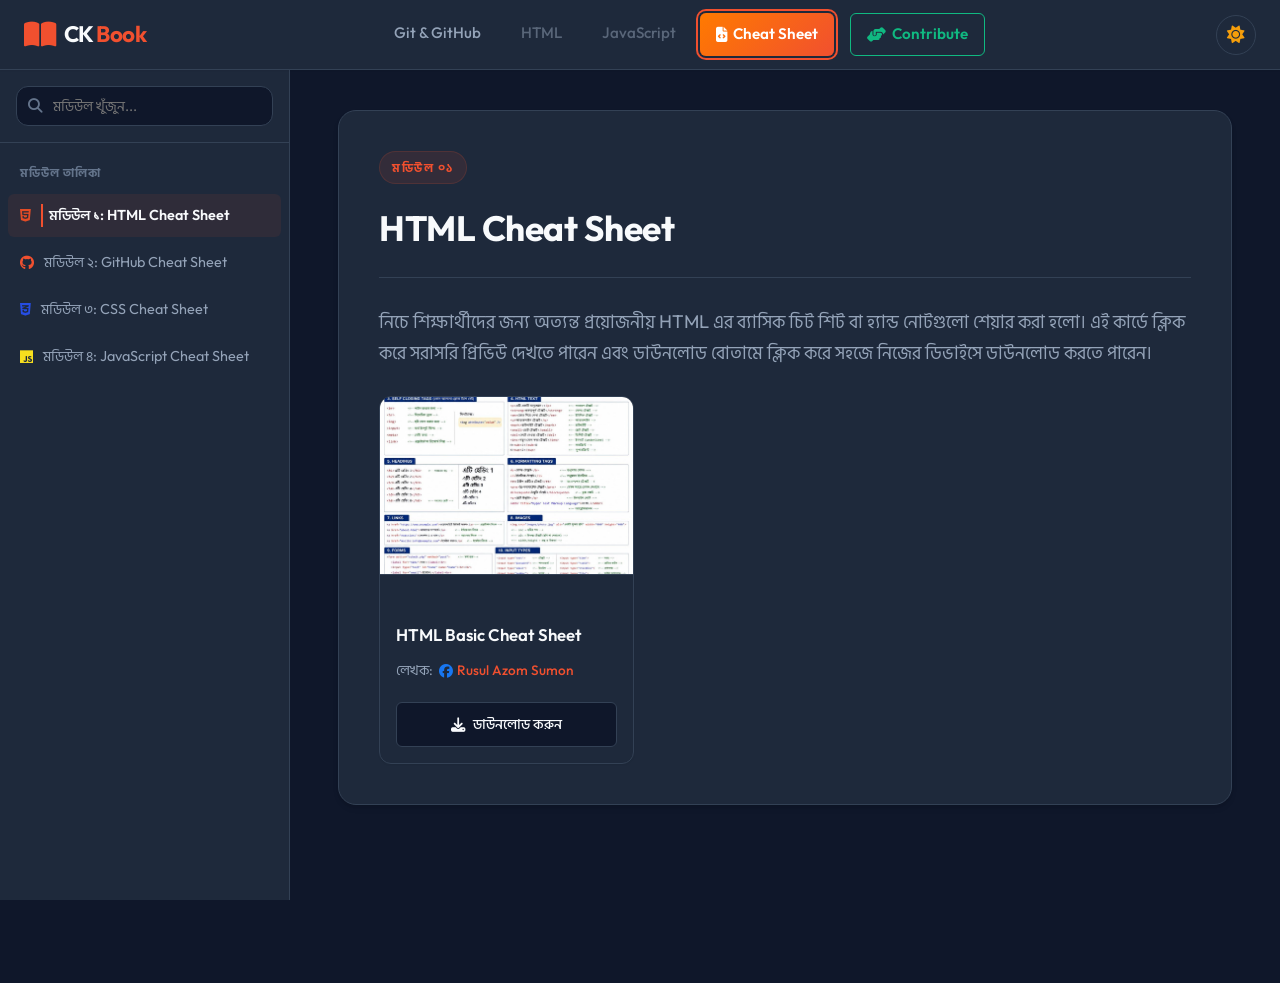
==== cheatsheet.html @ f1043ab4 "cheatsheet feture added" ====
<!DOCTYPE html>
<html lang="bn">
<head>
    <meta charset="UTF-8">
    <meta name="viewport" content="width=device-width, initial-scale=1.0">
    <title>Cheat Sheets - শিখুন সহজে | CK Book</title>
    <!-- Google Fonts -->
    <link rel="preconnect" href="https://fonts.googleapis.com">
    <link rel="preconnect" href="https://fonts.gstatic.com" crossorigin>
    <link href="https://fonts.googleapis.com/css2?family=Fira+Code:wght@400;500&family=Hind+Siliguri:wght@400;500;600;700&family=Outfit:wght@300;400;500;600;700&display=swap" rel="stylesheet">
    <!-- FontAwesome icons -->
    <link rel="stylesheet" href="https://cdnjs.cloudflare.com/ajax/libs/font-awesome/6.4.0/css/all.min.css">
    <!-- Custom CSS -->
    <link rel="stylesheet" href="style.css">
</head>
<body class="dark-mode">

    <!-- Header Section -->
    <header class="main-header">
        <div class="header-left">
            <button class="menu-toggle" id="menuToggleBtn" aria-label="Toggle Sidebar">
                <i class="fa-solid fa-bars"></i>
            </button>
            <div class="logo">
                <i class="fa-solid fa-book-open logo-icon"></i>
                <span class="logo-text">CK <span>Book</span></span>
            </div>
        </div>

        <nav class="header-nav">
            <a href="index.html#vcs" class="nav-link">Git & GitHub</a>
            <a href="#" class="nav-link disabled" onclick="alert('HTML & CSS modules are coming soon!')">HTML</a>
            <a href="#" class="nav-link disabled" onclick="alert('JavaScript modules are coming soon!')">JavaScript</a>
            <a href="cheatsheet.html" class="nav-link nav-btn-cheatsheet active">
                <i class="fa-solid fa-file-code"></i> Cheat Sheet
            </a>
            <a href="contribute.html" class="nav-link nav-btn-contribute">
                <i class="fa-solid fa-handshake-angle"></i> Contribute
            </a>
        </nav>

        <div class="header-right">
            <div class="theme-switch-wrapper">
                <button id="themeToggleBtn" class="theme-toggle-btn" title="Toggle Light/Dark Mode">
                    <i class="fa-solid fa-sun"></i>
                </button>
            </div>
        </div>
    </header>

    <!-- Main Workspace Layout -->
    <div class="app-container">

        <!-- Sidebar Navigation -->
        <aside class="sidebar" id="sidebar">
            <div class="sidebar-search">
                <div class="search-box">
                    <i class="fa-solid fa-magnifying-glass search-icon"></i>
                    <input type="text" id="topicSearch" placeholder="মডিউল খুঁজুন...">
                </div>
            </div>

            <nav class="sidebar-links" id="sidebarLinks">
                <div class="sidebar-group-title">মডিউল তালিকা</div>
                
                <a href="#html-cheatsheet" class="sidebar-link active" data-id="html-cheatsheet">
                    <i class="fa-brands fa-html5" style="color: #e34c26;"></i>
                    <span class="link-text">মডিউল ১: HTML Cheat Sheet</span>
                </a>
                <a href="#github-cheatsheet" class="sidebar-link" data-id="github-cheatsheet">
                    <i class="fa-brands fa-github" style="color: #f1502f;"></i>
                    <span class="link-text">মডিউল ২: GitHub Cheat Sheet</span>
                </a>
                <a href="#css-cheatsheet" class="sidebar-link" data-id="css-cheatsheet">
                    <i class="fa-brands fa-css3-alt" style="color: #264de4;"></i>
                    <span class="link-text">মডিউল ৩: CSS Cheat Sheet</span>
                </a>
                <a href="#js-cheatsheet" class="sidebar-link" data-id="js-cheatsheet">
                    <i class="fa-brands fa-js" style="color: #f7df1e;"></i>
                    <span class="link-text">মডিউল ৪: JavaScript Cheat Sheet</span>
                </a>
            </nav>
        </aside>

        <!-- Sidebar Overlay for Mobile -->
        <div class="sidebar-overlay" id="sidebarOverlay"></div>

        <!-- Main Content Area -->
        <main class="content-area">
            
            <!-- SECTION 1: HTML Cheat Sheet -->
            <section id="sec-html-cheatsheet" class="content-section active">
                <div class="content-card">
                    <div class="section-badge">মডিউল ০১</div>
                    <h1>HTML Cheat Sheet</h1>
                    <div class="divider"></div>
                    
                    <p class="intro-text">
                        নিচে শিক্ষার্থীদের জন্য অত্যন্ত প্রয়োজনীয় HTML এর ব্যাসিক চিট শিট বা হ্যান্ড নোটগুলো শেয়ার করা হলো। এই কার্ডে ক্লিক করে সরাসরি প্রিভিউ দেখতে পারেন এবং ডাউনলোড বোতামে ক্লিক করে সহজে নিজের ডিভাইসে ডাউনলোড করতে পারেন।
                    </p>

                    <!-- Gallery Grid -->
                    <div class="cheatsheet-gallery">
                        <!-- Card 1 -->
                        <div class="gallery-card">
                            <div class="gallery-image-container" onclick="openLightbox('imgs/cheatsheet/module 1/html basic cheet sheet mo 1.jpg', 'HTML Basic Cheat Sheet')">
                                <img src="imgs/cheatsheet/module 1/html basic cheet sheet mo 1.jpg" alt="HTML Basic Cheat Sheet">
                                <div class="gallery-image-overlay">
                                    <div class="preview-icon-wrapper">
                                        <i class="fa-solid fa-magnifying-glass-plus"></i>
                                    </div>
                                </div>
                            </div>
                            <div class="gallery-info">
                                <h3 class="gallery-title">HTML Basic Cheat Sheet</h3>
                                <div class="gallery-author">
                                    <span>লেখক:</span>
                                    <a href="https://www.facebook.com/profile.php?id=61589397682138" target="_blank" class="author-link">
                                        <i class="fa-brands fa-facebook"></i> Rusul Azom Sumon
                                    </a>
                                </div>
                                <a href="imgs/cheatsheet/module 1/html basic cheet sheet mo 1.jpg" download="html-basic-cheatsheet.jpg" class="gallery-download-btn">
                                    <i class="fa-solid fa-download"></i> ডাউনলোড করুন
                                </a>
                            </div>
                        </div>
                    </div>
                </div>
            </section>

            <!-- SECTION 2: GitHub Cheat Sheet -->
            <section id="sec-github-cheatsheet" class="content-section">
                <div class="content-card">
                    <div class="section-badge">মডিউল ০২</div>
                    <h1>GitHub Cheat Sheet</h1>
                    <div class="divider"></div>

                    <p class="intro-text">
                        নিচে গিট ও গিটহাব শেখার জন্য তৈরি করা চমৎকার হ্যান্ড নোট এবং শর্টকাট চিট শিট শেয়ার করা হলো। নিজের প্রয়োজনে বা রিভিশন দেওয়ার সময় ব্যবহারের জন্য এগুলো ডাউনলোড করে রাখুন।
                    </p>

                    <!-- Gallery Grid -->
                    <div class="cheatsheet-gallery">
                        <!-- Card 1 -->
                        <div class="gallery-card">
                            <div class="gallery-image-container" onclick="openLightbox('imgs/cheatsheet/module 2/git & github hand note by PH made by RA Sumon.jpg', 'Git & GitHub Hand Note')">
                                <img src="imgs/cheatsheet/module 2/git & github hand note by PH made by RA Sumon.jpg" alt="Git & GitHub Hand Note">
                                <div class="gallery-image-overlay">
                                    <div class="preview-icon-wrapper">
                                        <i class="fa-solid fa-magnifying-glass-plus"></i>
                                    </div>
                                </div>
                            </div>
                            <div class="gallery-info">
                                <h3 class="gallery-title">Git & GitHub Hand Note</h3>
                                <div class="gallery-author">
                                    <span>লেখক:</span>
                                    <a href="https://www.facebook.com/profile.php?id=61589397682138" target="_blank" class="author-link">
                                        <i class="fa-brands fa-facebook"></i> Rusul Azom Sumon
                                    </a>
                                </div>
                                <a href="imgs/cheatsheet/module 2/git & github hand note by PH made by RA Sumon.jpg" download="git-github-hand-note.jpg" class="gallery-download-btn">
                                    <i class="fa-solid fa-download"></i> ডাউনলোড করুন
                                </a>
                            </div>
                        </div>

                        <!-- Card 2 -->
                        <div class="gallery-card">
                            <div class="gallery-image-container" onclick="openLightbox('imgs/cheatsheet/module 2/git github cheat sheet by Programing hero made by rasumon.jpg', 'Git & GitHub Quick Cheat Sheet')">
                                <img src="imgs/cheatsheet/module 2/git github cheat sheet by Programing hero made by rasumon.jpg" alt="Git & GitHub Quick Cheat Sheet">
                                <div class="gallery-image-overlay">
                                    <div class="preview-icon-wrapper">
                                        <i class="fa-solid fa-magnifying-glass-plus"></i>
                                    </div>
                                </div>
                            </div>
                            <div class="gallery-info">
                                <h3 class="gallery-title">Git & GitHub Quick Cheat Sheet</h3>
                                <div class="gallery-author">
                                    <span>লেখক:</span>
                                    <a href="https://www.facebook.com/profile.php?id=61589397682138" target="_blank" class="author-link">
                                        <i class="fa-brands fa-facebook"></i> Rusul Azom Sumon
                                    </a>
                                </div>
                                <a href="imgs/cheatsheet/module 2/git github cheat sheet by Programing hero made by rasumon.jpg" download="git-github-cheat-sheet.jpg" class="gallery-download-btn">
                                    <i class="fa-solid fa-download"></i> ডাউনলোড করুন
                                </a>
                            </div>
                        </div>
                    </div>
                </div>
            </section>

            <!-- SECTION 3: CSS Cheat Sheet -->
            <section id="sec-css-cheatsheet" class="content-section">
                <div class="content-card" style="text-align: center; padding: 80px 40px; min-height: 400px; display: flex; flex-direction: column; align-items: center; justify-content: center; gap: 20px;">
                    <div class="section-badge">মডিউল ০৩</div>
                    <div class="coming-soon-icon" style="font-size: 4.5rem; color: var(--text-muted);"><i class="fa-solid fa-hourglass-half"></i></div>
                    <h1 style="margin-bottom: 8px;">CSS Cheat Sheet</h1>
                    <p style="font-size: 1.1rem; color: var(--text-secondary); max-width: 500px; margin-bottom: 0;">
                        CSS চিট শিট এবং চমৎকার হ্যান্ড নোট তৈরির কাজ চলমান রয়েছে। খুব শীঘ্রই মডিউলটি শিক্ষার্থীদের জন্য উন্মুক্ত করা হবে!
                    </p>
                </div>
            </section>

            <!-- SECTION 4: JS Cheat Sheet -->
            <section id="sec-js-cheatsheet" class="content-section">
                <div class="content-card" style="text-align: center; padding: 80px 40px; min-height: 400px; display: flex; flex-direction: column; align-items: center; justify-content: center; gap: 20px;">
                    <div class="section-badge">মডিউল ০৪</div>
                    <div class="coming-soon-icon" style="font-size: 4.5rem; color: var(--text-muted);"><i class="fa-solid fa-hourglass-half"></i></div>
                    <h1 style="margin-bottom: 8px;">JavaScript Cheat Sheet</h1>
                    <p style="font-size: 1.1rem; color: var(--text-secondary); max-width: 500px; margin-bottom: 0;">
                        জাভাস্ক্রিপ্ট এর মূল কনসেপ্টের শর্টকাট এবং চমৎকার চিট শিটগুলো রেডি করা হচ্ছে। আমাদের সাথেই থাকুন!
                    </p>
                </div>
            </section>

        </main>
    </div>

    <!-- Lightbox Modal -->
    <div id="lightboxModal" class="lightbox">
        <button class="lightbox-close" id="lightboxCloseBtn" aria-label="Close Lightbox">
            <i class="fa-solid fa-xmark"></i>
        </button>
        <div class="lightbox-container">
            <img class="lightbox-img" id="lightboxImg" src="" alt="Cheat Sheet Preview">
            <div class="lightbox-caption" id="lightboxCaption"></div>
        </div>
    </div>

    <!-- Footer Section -->
    <footer class="main-footer">
        <p>&copy; 2026 CK Book. Made with <i class="fa-solid fa-heart" style="color: #ff4757;"></i> for learners.</p>
    </footer>

    <!-- Custom JavaScript -->
    <script src="cheatsheet.js"></script>
</body>
</html>
---- style.css ----
/* ----------------------------------------------------
   CK Book Main Stylesheet
   Design: Modern Slate Dark & Light Themes
   Target: HTML5, CSS Grid, Flexbox, Custom Transitions
   ---------------------------------------------------- */

/* Reset & Base Rules */
* {
    box-sizing: border-box;
    margin: 0;
    padding: 0;
    transition: background-color 0.3s ease, border-color 0.3s ease;
}

:root {
    /* Color Palette - Dark Theme Defaults */
    --bg-main: #0f172a;
    --bg-surface: #1e293b;
    --bg-code: #0b0f19;
    --border-color: #334155;
    
    --text-primary: #f8fafc;
    --text-secondary: #94a3b8;
    --text-muted: #64748b;
    
    --accent-color: #f1502f; /* Git Brand Orange-Red */
    --accent-hover: #d83e20;
    --primary-blue: #0ea5e9;
    --primary-green: #10b981;
    --primary-yellow: #f59e0b;

    --font-heading: 'Outfit', 'Hind Siliguri', sans-serif;
    --font-body: 'Outfit', 'Hind Siliguri', sans-serif;
    --font-code: 'Fira Code', monospace;
    
    --sidebar-width: 290px;
    --header-height: 70px;
    --shadow-sm: 0 1px 2px 0 rgb(0 0 0 / 0.05);
    --shadow-md: 0 4px 6px -1px rgb(0 0 0 / 0.1), 0 2px 4px -2px rgb(0 0 0 / 0.1);
    --shadow-lg: 0 10px 15px -3px rgb(0 0 0 / 0.1), 0 4px 6px -4px rgb(0 0 0 / 0.1);
    
    --radius-sm: 6px;
    --radius-md: 12px;
    --radius-lg: 18px;
}

/* Light Theme Variables */
body.light-mode {
    --bg-main: #f8fafc;
    --bg-surface: #ffffff;
    --bg-code: #f1f5f9;
    --border-color: #e2e8f0;
    
    --text-primary: #0f172a;
    --text-secondary: #475569;
    --text-muted: #94a3b8;
    
    --accent-color: #e24329;
    --accent-hover: #c6331b;
    --primary-blue: #0284c7;
    --primary-green: #059669;
    --primary-yellow: #d97706;
}

html, body {
    height: 100%;
    font-family: var(--font-body);
    background-color: var(--bg-main);
    color: var(--text-primary);
    line-height: 1.6;
    scroll-behavior: smooth;
    overflow-x: hidden;
}

/* Scrollbar Customization */
::-webkit-scrollbar {
    width: 8px;
    height: 8px;
}
::-webkit-scrollbar-track {
    background: var(--bg-main);
}
::-webkit-scrollbar-thumb {
    background: var(--border-color);
    border-radius: var(--radius-sm);
}
::-webkit-scrollbar-thumb:hover {
    background: var(--text-muted);
}

/* Header Styles */
.main-header {
    position: fixed;
    top: 0;
    left: 0;
    right: 0;
    height: var(--header-height);
    background-color: var(--bg-surface);
    border-bottom: 1px solid var(--border-color);
    display: flex;
    align-items: center;
    justify-content: space-between;
    padding: 0 24px;
    z-index: 100;
    box-shadow: var(--shadow-sm);
}

.header-left {
    display: flex;
    align-items: center;
    gap: 16px;
}

.menu-toggle {
    display: none;
    background: none;
    border: none;
    color: var(--text-primary);
    font-size: 1.25rem;
    cursor: pointer;
    padding: 6px;
    border-radius: var(--radius-sm);
}

.menu-toggle:hover {
    background-color: var(--bg-main);
}

.logo {
    display: flex;
    align-items: center;
    gap: 8px;
    font-weight: 700;
    font-size: 1.4rem;
    font-family: var(--font-heading);
    letter-spacing: -0.5px;
}

.logo-icon {
    color: var(--accent-color);
    font-size: 1.8rem;
    animation: pulseLogo 3s infinite alternate;
}

.logo-text {
    color: var(--text-primary);
}

.logo-text span {
    color: var(--accent-color);
}

.header-nav {
    display: flex;
    gap: 8px;
}

.nav-link {
    text-decoration: none;
    color: var(--text-secondary);
    font-weight: 500;
    padding: 8px 16px;
    border-radius: var(--radius-sm);
    font-size: 0.95rem;
}

.nav-link.active {
    color: var(--accent-color);
    background-color: rgb(241 80 47 / 0.1);
}

.nav-link:hover:not(.active):not(.disabled) {
    color: var(--text-primary);
    background-color: var(--bg-main);
}

.nav-link.disabled {
    opacity: 0.5;
    cursor: not-allowed;
}

.header-right {
    display: flex;
    align-items: center;
    gap: 12px;
}

.theme-toggle-btn {
    background: none;
    border: 1px solid var(--border-color);
    color: var(--primary-yellow);
    font-size: 1.1rem;
    width: 40px;
    height: 40px;
    border-radius: 50%;
    cursor: pointer;
    display: flex;
    align-items: center;
    justify-content: center;
}

.theme-toggle-btn:hover {
    background-color: var(--bg-main);
    transform: scale(1.05);
}

/* Layout container */
.app-container {
    display: flex;
    padding-top: var(--header-height);
    min-height: 100vh;
}

/* Sidebar Styling */
.sidebar {
    width: var(--sidebar-width);
    background-color: var(--bg-surface);
    border-right: 1px solid var(--border-color);
    position: fixed;
    top: var(--header-height);
    bottom: 0;
    left: 0;
    display: flex;
    flex-direction: column;
    z-index: 90;
}

.sidebar-search {
    padding: 16px;
    border-bottom: 1px solid var(--border-color);
}

.search-box {
    position: relative;
    display: flex;
    align-items: center;
}

.search-icon {
    position: absolute;
    left: 12px;
    color: var(--text-muted);
    font-size: 0.9rem;
}

#topicSearch {
    width: 100%;
    padding: 10px 10px 10px 36px;
    background-color: var(--bg-main);
    border: 1px solid var(--border-color);
    border-radius: var(--radius-md);
    color: var(--text-primary);
    font-family: var(--font-body);
    font-size: 0.9rem;
    outline: none;
}

#topicSearch:focus {
    border-color: var(--accent-color);
    box-shadow: 0 0 0 2px rgb(241 80 47 / 0.15);
}

/* Sidebar Progress Tracker */
.progress-section {
    padding: 16px;
    border-bottom: 1px solid var(--border-color);
    background-color: rgb(241 80 47 / 0.02);
}

.progress-info {
    display: flex;
    justify-content: space-between;
    align-items: center;
    margin-bottom: 8px;
    font-size: 0.85rem;
    font-weight: 500;
}

.progress-label {
    color: var(--text-secondary);
}

.progress-percent {
    color: var(--primary-green);
    font-weight: bold;
}

.progress-bar-container {
    height: 8px;
    background-color: var(--bg-main);
    border-radius: 4px;
    overflow: hidden;
}

.progress-bar {
    height: 100%;
    width: 0%;
    background: linear-gradient(90deg, var(--accent-color), var(--primary-green));
    border-radius: 4px;
    transition: width 0.4s cubic-bezier(0.4, 0, 0.2, 1);
}

/* Sidebar Links */
.sidebar-links {
    flex: 1;
    overflow-y: auto;
    padding: 12px 8px;
}

.sidebar-group-title {
    font-size: 0.75rem;
    font-weight: 700;
    text-transform: uppercase;
    color: var(--text-muted);
    letter-spacing: 1px;
    padding: 8px 12px 12px 12px;
}

.sidebar-link {
    display: flex;
    align-items: center;
    text-decoration: none;
    color: var(--text-secondary);
    padding: 10px 12px;
    border-radius: var(--radius-sm);
    font-size: 0.9rem;
    margin-bottom: 4px;
    gap: 10px;
    cursor: pointer;
}

.sidebar-link:hover {
    color: var(--text-primary);
    background-color: var(--bg-main);
}

.sidebar-link.active {
    color: var(--text-primary);
    background-color: rgb(241 80 47 / 0.08);
    font-weight: 600;
}

.sidebar-link.active .link-text {
    border-left: 2px solid var(--accent-color);
    padding-left: 6px;
}

.link-checkbox-wrapper {
    display: flex;
    align-items: center;
    justify-content: center;
    cursor: pointer;
    z-index: 10;
}

.topic-chk {
    appearance: none;
    -webkit-appearance: none;
    width: 16px;
    height: 16px;
    border: 2px solid var(--text-muted);
    border-radius: 3px;
    outline: none;
    cursor: pointer;
    position: relative;
    background-color: transparent;
}

.topic-chk:checked {
    background-color: var(--primary-green);
    border-color: var(--primary-green);
}

.topic-chk:checked::after {
    content: '\f00c';
    font-family: 'Font Awesome 6 Free';
    font-weight: 900;
    font-size: 10px;
    color: #fff;
    position: absolute;
    top: 50%;
    left: 50%;
    transform: translate(-50%, -50%);
}

.sidebar-link.completed-link .link-text {
    text-decoration: line-through;
    opacity: 0.65;
}

/* Sidebar Overlay (Mobile) */
.sidebar-overlay {
    display: none;
    position: fixed;
    top: var(--header-height);
    bottom: 0;
    left: 0;
    right: 0;
    background-color: rgba(0, 0, 0, 0.5);
    z-index: 85;
}

/* Content Area Styling */
.content-area {
    flex: 1;
    margin-left: var(--sidebar-width);
    padding: 40px 48px;
    max-width: 1200px;
    display: flex;
    flex-direction: column;
    gap: 32px;
}

.content-section {
    display: none;
}

.content-section.active {
    display: block;
    animation: fadeIn 0.4s ease;
}

/* Content Card Elements */
.content-card {
    background-color: var(--bg-surface);
    border: 1px solid var(--border-color);
    border-radius: var(--radius-lg);
    padding: 40px;
    box-shadow: var(--shadow-md);
}

.section-badge {
    display: inline-block;
    background-color: rgb(241 80 47 / 0.1);
    color: var(--accent-color);
    font-size: 0.75rem;
    font-weight: 700;
    text-transform: uppercase;
    letter-spacing: 1.5px;
    padding: 6px 12px;
    border-radius: 20px;
    margin-bottom: 16px;
    border: 1px solid rgb(241 80 47 / 0.15);
}

h1 {
    font-family: var(--font-heading);
    font-size: 2.2rem;
    font-weight: 700;
    margin-bottom: 20px;
    letter-spacing: -0.5px;
}

.divider {
    height: 1px;
    background-color: var(--border-color);
    margin-bottom: 28px;
}

.intro-text {
    font-size: 1.15rem;
    color: var(--text-secondary);
    margin-bottom: 28px;
    line-height: 1.7;
}

h3 {
    font-family: var(--font-heading);
    font-size: 1.4rem;
    font-weight: 600;
    margin: 32px 0 16px 0;
    color: var(--text-primary);
}

h4 {
    font-family: var(--font-heading);
    font-size: 1.1rem;
    font-weight: 600;
    margin-bottom: 12px;
}

p {
    font-size: 1rem;
    color: var(--text-secondary);
    margin-bottom: 16px;
}

/* Lists Styling */
.styled-list {
    list-style: none;
    margin-bottom: 24px;
}

.styled-list li {
    display: flex;
    align-items: flex-start;
    gap: 12px;
    margin-bottom: 12px;
    color: var(--text-secondary);
}

.list-icon {
    color: var(--primary-green);
    margin-top: 5px;
    font-size: 0.95rem;
}

.styled-list-ol {
    margin-left: 20px;
    margin-bottom: 24px;
    color: var(--text-secondary);
}

.styled-list-ol li {
    margin-bottom: 12px;
    padding-left: 4px;
}

.styled-list-ol li ul {
    list-style-type: circle;
    margin-left: 20px;
    margin-top: 8px;
}

/* Code block styles */
.code-wrapper {
    background-color: var(--bg-code);
    border: 1px solid var(--border-color);
    border-radius: var(--radius-md);
    margin: 20px 0;
    overflow: hidden;
}

.code-header {
    display: flex;
    justify-content: space-between;
    align-items: center;
    padding: 8px 16px;
    background-color: rgb(0 0 0 / 0.15);
    border-bottom: 1px solid var(--border-color);
    font-family: var(--font-code);
    font-size: 0.75rem;
    color: var(--text-muted);
}

pre {
    padding: 16px;
    overflow-x: auto;
}

code {
    font-family: var(--font-code);
    font-size: 0.9rem;
    color: #e2e8f0;
}

body.light-mode code {
    color: #1e293b;
}

/* Custom styled inline code */
p code, li code {
    background-color: var(--bg-code);
    border: 1px solid var(--border-color);
    border-radius: 4px;
    padding: 2px 6px;
    font-size: 0.85rem;
    color: var(--accent-color);
}

.copy-btn {
    background: none;
    border: 1px solid var(--border-color);
    color: var(--text-secondary);
    padding: 4px 8px;
    border-radius: 4px;
    cursor: pointer;
    font-size: 0.75rem;
    display: flex;
    align-items: center;
    gap: 4px;
}

.copy-btn:hover {
    background-color: var(--bg-main);
    color: var(--text-primary);
}

/* Tables Styling */
.table-responsive {
    overflow-x: auto;
    margin: 24px 0;
    border: 1px solid var(--border-color);
    border-radius: var(--radius-md);
}

.cheat-table, .shortcut-table {
    width: 100%;
    border-collapse: collapse;
    text-align: left;
    font-size: 0.92rem;
}

.cheat-table th, .shortcut-table th {
    background-color: var(--bg-main);
    padding: 12px 16px;
    font-weight: 600;
    color: var(--text-primary);
    border-bottom: 2px solid var(--border-color);
}

.cheat-table td, .shortcut-table td {
    padding: 14px 16px;
    border-bottom: 1px solid var(--border-color);
    color: var(--text-secondary);
}

.cheat-table tr:last-child td, .shortcut-table tr:last-child td {
    border-bottom: none;
}

.cheat-table tr:hover, .shortcut-table tr:hover {
    background-color: rgb(241 80 47 / 0.015);
}

.cmd-code {
    font-family: var(--font-code);
    color: var(--accent-color) !important;
    font-weight: 500;
}

.ex-code {
    font-family: var(--font-code);
    color: var(--primary-blue) !important;
}

kbd {
    background-color: var(--bg-code);
    border: 1px solid var(--border-color);
    border-bottom: 3px solid var(--border-color);
    border-radius: 4px;
    padding: 2px 6px;
    font-family: var(--font-code);
    font-size: 0.8rem;
    color: var(--text-primary);
}

/* Note box configurations */
.note-box {
    border-left: 4px solid var(--border-color);
    padding: 20px;
    border-radius: 0 var(--radius-md) var(--radius-md) 0;
    margin: 28px 0;
    background-color: rgb(0 0 0 / 0.1);
}

body.light-mode .note-box {
    background-color: rgb(0 0 0 / 0.02);
}

.note-box.tip {
    border-left-color: var(--accent-color);
    background-color: rgb(241 80 47 / 0.02);
}

.note-box.info {
    border-left-color: var(--primary-blue);
    background-color: rgb(14 165 233 / 0.02);
}

.note-box.success {
    border-left-color: var(--primary-green);
    background-color: rgb(16 185 129 / 0.02);
}

.note-box.warning {
    border-left-color: var(--primary-yellow);
    background-color: rgb(245 158 11 / 0.02);
}

.note-box.code-explain {
    border-left-color: var(--text-muted);
    background-color: var(--bg-code);
}

.flow-string {
    font-family: var(--font-code);
    font-size: 0.95rem;
    color: var(--primary-blue);
}

/* Custom Visual Diagrams */
.illustration-container {
    background-color: var(--bg-main);
    border: 1px solid var(--border-color);
    border-radius: var(--radius-md);
    padding: 24px;
    margin: 24px 0;
    display: flex;
    justify-content: center;
    align-items: center;
}

.flow-diagram {
    display: flex;
    align-items: center;
    justify-content: center;
    gap: 12px;
    flex-wrap: wrap;
}

.flow-node {
    background-color: var(--bg-surface);
    border: 1px solid var(--border-color);
    padding: 12px 16px;
    border-radius: var(--radius-sm);
    display: flex;
    flex-direction: column;
    align-items: center;
    min-width: 100px;
}

.flow-node.active {
    border-color: var(--accent-color);
    box-shadow: 0 0 10px rgb(241 80 47 / 0.2);
}

.node-label {
    font-weight: 700;
    font-size: 1.1rem;
    color: var(--text-primary);
}

.flow-node.active .node-label {
    color: var(--accent-color);
}

.node-sub {
    font-size: 0.72rem;
    color: var(--text-muted);
    margin-top: 4px;
}

.node-history {
    font-size: 0.7rem;
    color: var(--primary-blue);
    margin-top: 6px;
    font-weight: 500;
}

.flow-arrow {
    color: var(--text-muted);
    font-size: 0.9rem;
}

/* VS Side by Side Grid */
.vs-container {
    display: grid;
    grid-template-columns: 1fr auto 1fr;
    gap: 20px;
    align-items: center;
    margin: 28px 0;
}

.vs-card {
    background-color: var(--bg-main);
    border: 1px solid var(--border-color);
    border-radius: var(--radius-md);
    padding: 24px;
    height: 100%;
}

.vs-header {
    display: flex;
    align-items: center;
    gap: 12px;
    margin-bottom: 16px;
    padding-bottom: 12px;
    border-bottom: 1px solid var(--border-color);
}

.vs-header i {
    font-size: 1.8rem;
}

.vs-header h2 {
    font-family: var(--font-heading);
    font-size: 1.25rem;
    font-weight: 700;
}

.git-card .vs-header i {
    color: var(--accent-color);
}

.github-card .vs-header i {
    color: var(--text-primary);
}

.vs-body ul {
    list-style-type: disc;
    margin-left: 20px;
    color: var(--text-secondary);
}

.vs-body li {
    margin-bottom: 10px;
    font-size: 0.95rem;
}

.vs-divider {
    background-color: var(--accent-color);
    color: #fff;
    width: 38px;
    height: 38px;
    border-radius: 50%;
    display: flex;
    align-items: center;
    justify-content: center;
    font-weight: bold;
    font-size: 0.85rem;
    box-shadow: 0 4px 10px rgb(241 80 47 / 0.3);
}

/* Stage Visual block */
.stages-visual {
    display: flex;
    justify-content: space-between;
    align-items: center;
    margin: 32px 0;
    flex-wrap: wrap;
    gap: 16px;
}

.stage-box {
    flex: 1;
    background-color: var(--bg-main);
    border: 1px solid var(--border-color);
    border-radius: var(--radius-md);
    padding: 20px;
    text-align: center;
    min-width: 180px;
    display: flex;
    flex-direction: column;
    align-items: center;
}

.stage-num {
    background-color: var(--border-color);
    color: var(--text-secondary);
    width: 28px;
    height: 28px;
    border-radius: 50%;
    display: flex;
    align-items: center;
    justify-content: center;
    font-weight: bold;
    font-size: 0.85rem;
    margin-bottom: 12px;
}

.stage-box h4 {
    margin-bottom: 6px;
}

.stage-box.working {
    border-top: 3px solid var(--primary-yellow);
}

.stage-box.working .stage-num {
    background-color: var(--primary-yellow);
    color: #fff;
}

.stage-box.staging {
    border-top: 3px solid var(--primary-blue);
}

.stage-box.staging .stage-num {
    background-color: var(--primary-blue);
    color: #fff;
}

.stage-box.repo {
    border-top: 3px solid var(--primary-green);
}

.stage-box.repo .stage-num {
    background-color: var(--primary-green);
    color: #fff;
}

.stage-box p {
    font-size: 0.8rem;
    margin-bottom: 0;
    color: var(--text-muted);
}

.stage-arrow {
    display: flex;
    flex-direction: column;
    align-items: center;
    color: var(--text-muted);
    font-size: 0.72rem;
}

.stage-arrow i {
    font-size: 1rem;
    margin-top: 4px;
}

.steps-container {
    background-color: var(--bg-main);
    border: 1px solid var(--border-color);
    border-radius: var(--radius-md);
    padding: 20px;
    margin-bottom: 24px;
}

.step-item {
    display: flex;
    gap: 16px;
    align-items: flex-start;
    margin-bottom: 16px;
}

.step-item:last-child {
    margin-bottom: 0;
}

.step-num-icon {
    background-color: var(--accent-color);
    color: #fff;
    font-weight: bold;
    border-radius: 50%;
    width: 24px;
    height: 24px;
    display: flex;
    align-items: center;
    justify-content: center;
    flex-shrink: 0;
    font-size: 0.8rem;
}

/* Step setups card */
.setup-steps {
    display: flex;
    flex-direction: column;
    gap: 20px;
}

.setup-step {
    display: flex;
    gap: 20px;
    align-items: flex-start;
}

.badge-num {
    background-color: var(--bg-main);
    border: 2px solid var(--border-color);
    color: var(--text-secondary);
    font-weight: 700;
    width: 36px;
    height: 36px;
    border-radius: 50%;
    display: flex;
    align-items: center;
    justify-content: center;
    flex-shrink: 0;
    font-size: 0.95rem;
}

.setup-desc {
    flex: 1;
    padding-top: 4px;
}

.setup-desc p {
    margin-top: 4px;
    margin-bottom: 8px;
}

.shortcut-steps {
    display: grid;
    grid-template-columns: repeat(auto-fit, minmax(250px, 1fr));
    gap: 20px;
    margin: 24px 0;
}

.card-step {
    background-color: var(--bg-main);
    border: 1px solid var(--border-color);
    border-radius: var(--radius-md);
    padding: 20px;
}

.step-indicator {
    display: inline-block;
    font-size: 0.72rem;
    font-weight: 700;
    color: var(--accent-color);
    background-color: rgb(241 80 47 / 0.08);
    padding: 2px 8px;
    border-radius: 4px;
    margin-bottom: 12px;
}

.card-step h4 {
    margin-bottom: 8px;
}

.card-step p {
    font-size: 0.85rem;
    color: var(--text-muted);
    margin-bottom: 12px;
}

/* Branches diagram */
.branch-diagram {
    display: flex;
    flex-direction: column;
    gap: 32px;
    width: 100%;
    max-width: 450px;
    position: relative;
    padding: 10px 0;
}

.branch-line {
    display: flex;
    align-items: center;
    gap: 16px;
    position: relative;
}

.branch-title {
    width: 110px;
    font-size: 0.75rem;
    font-family: var(--font-code);
    color: var(--text-muted);
    text-align: right;
}

.branch-dots {
    display: flex;
    gap: 28px;
    position: relative;
    flex-grow: 1;
}

.branch-dots::before {
    content: '';
    position: absolute;
    top: 50%;
    left: 0;
    right: 0;
    height: 3px;
    background-color: var(--border-color);
    transform: translateY(-50%);
    z-index: 1;
}

.main-line .branch-dots::before {
    background-color: var(--primary-blue);
}

.feature-line .branch-dots::before {
    background-color: var(--accent-color);
}

.dot {
    width: 14px;
    height: 14px;
    border-radius: 50%;
    background-color: var(--bg-surface);
    border: 3px solid var(--border-color);
    z-index: 2;
    cursor: pointer;
}

.main-line .dot {
    border-color: var(--primary-blue);
}

.feature-line .dot {
    border-color: var(--accent-color);
}

.dot:hover {
    transform: scale(1.3);
}

/* VS Code Conflict Visuals */
.conflict-visual {
    background-color: var(--bg-code);
    border: 1px solid var(--border-color);
    border-radius: var(--radius-md);
    overflow: hidden;
    margin: 24px 0;
    font-family: var(--font-code);
    font-size: 0.85rem;
}

.conflict-marker {
    padding: 6px 12px;
    font-weight: 500;
}

.header-marker {
    background-color: rgba(14, 165, 233, 0.15);
    color: var(--primary-blue);
    border-bottom: 1px solid rgba(14, 165, 233, 0.2);
}

.divider-marker {
    background-color: var(--border-color);
    color: var(--text-muted);
    border-top: 1px solid var(--border-color);
    border-bottom: 1px solid var(--border-color);
    text-align: center;
}

.footer-marker {
    background-color: rgba(241, 80, 47, 0.15);
    color: var(--accent-color);
    border-top: 1px solid rgba(241, 80, 47, 0.2);
}

.conflict-content {
    padding: 12px 16px;
    color: #e2e8f0;
}

body.light-mode .conflict-content {
    color: #1e293b;
}

/* Collaboration Grid Layout */
.collaboration-grid {
    display: grid;
    grid-template-columns: repeat(auto-fit, minmax(280px, 1fr));
    gap: 20px;
    margin: 24px 0;
}

.collab-item {
    background-color: var(--bg-main);
    border: 1px solid var(--border-color);
    border-radius: var(--radius-md);
    padding: 24px;
    display: flex;
    flex-direction: column;
    gap: 12px;
}

.collab-icon {
    font-size: 1.8rem;
    color: var(--accent-color);
}

.collab-item h3 {
    margin: 0;
    font-size: 1.15rem;
}

.collab-item p {
    font-size: 0.88rem;
    color: var(--text-secondary);
    margin-bottom: 0;
}

.mini-code pre {
    padding: 8px 12px;
}

.mini-code code {
    font-size: 0.8rem;
}

.collab-flow {
    display: flex;
    align-items: center;
    gap: 12px;
    width: 100%;
    justify-content: center;
    flex-wrap: wrap;
    margin-bottom: 12px;
}

.collab-flow-back {
    display: flex;
    align-items: center;
    gap: 12px;
    width: 100%;
    justify-content: center;
    flex-wrap: wrap;
}

.flow-box {
    background-color: var(--bg-surface);
    border: 1px solid var(--border-color);
    padding: 10px 16px;
    border-radius: var(--radius-sm);
    font-size: 0.88rem;
    font-weight: 500;
}

.flow-box-light {
    background-color: var(--bg-surface);
    border: 1px dashed var(--border-color);
    padding: 10px 16px;
    border-radius: var(--radius-sm);
    font-size: 0.88rem;
    font-weight: 500;
}

.flow-arrow-dir {
    display: flex;
    align-items: center;
    gap: 6px;
    color: var(--text-muted);
    font-size: 0.75rem;
}

.flow-arrow-dir-back {
    display: flex;
    align-items: center;
    gap: 6px;
    color: var(--primary-green);
    font-size: 0.75rem;
    font-weight: bold;
}

/* Error Accordion */
.error-accordion {
    display: flex;
    flex-direction: column;
    gap: 12px;
    margin: 24px 0;
}

.error-item {
    background-color: var(--bg-main);
    border: 1px solid var(--border-color);
    border-radius: var(--radius-md);
    overflow: hidden;
}

.error-header {
    padding: 14px 20px;
    display: flex;
    justify-content: space-between;
    align-items: center;
    cursor: pointer;
    background-color: rgb(0 0 0 / 0.05);
}

.error-msg {
    font-weight: 600;
    color: #ef4444;
    display: flex;
    align-items: center;
    gap: 8px;
    font-size: 0.95rem;
}

body.light-mode .error-msg {
    color: #dc2626;
}

.fold-icon {
    color: var(--text-secondary);
    font-size: 0.8rem;
    transition: transform 0.2s ease;
}

.error-item.open .fold-icon {
    transform: rotate(180deg);
}

.error-body {
    display: none;
    padding: 20px;
    border-top: 1px solid var(--border-color);
}

.error-item.open .error-body {
    display: block;
}

.error-body p {
    font-size: 0.9rem;
    margin-bottom: 8px;
}

.error-body pre {
    background-color: var(--bg-code);
    padding: 12px;
    border-radius: var(--radius-sm);
    margin-top: 10px;
}

/* Navigation buttons at bottom */
.navigation-controls {
    display: flex;
    justify-content: space-between;
    align-items: center;
    margin-top: 20px;
}

.nav-control-btn {
    background-color: var(--bg-surface);
    border: 1px solid var(--border-color);
    color: var(--text-primary);
    padding: 12px 24px;
    border-radius: var(--radius-md);
    cursor: pointer;
    font-weight: 600;
    font-size: 0.9rem;
    display: flex;
    align-items: center;
    gap: 8px;
    box-shadow: var(--shadow-sm);
}

.nav-control-btn:hover {
    background-color: var(--bg-main);
    border-color: var(--text-muted);
}

.mark-read-btn {
    border-color: var(--primary-green);
    color: var(--primary-green);
    background-color: rgb(16 185 129 / 0.02);
}

.mark-read-btn:hover {
    background-color: rgb(16 185 129 / 0.08);
    border-color: var(--primary-green);
}

.mark-read-btn.completed {
    background-color: var(--primary-green);
    color: #fff;
    border-color: var(--primary-green);
}

/* Footer styling */
.main-footer {
    background-color: var(--bg-surface);
    border-top: 1px solid var(--border-color);
    padding: 20px 24px;
    text-align: center;
    color: var(--text-muted);
    font-size: 0.85rem;
    margin-top: auto;
    z-index: 10;
}

.reset-progress-btn {
    background: none;
    border: none;
    color: var(--accent-color);
    cursor: pointer;
    text-decoration: underline;
    margin-left: 10px;
    font-weight: 500;
}

.reset-progress-btn:hover {
    color: var(--accent-hover);
}

/* Animations */
@keyframes fadeIn {
    from { opacity: 0; transform: translateY(8px); }
    to { opacity: 1; transform: translateY(0); }
}

@keyframes pulseLogo {
    from { transform: scale(1); filter: drop-shadow(0 0 2px rgba(241,80,47,0)); }
    to { transform: scale(1.05); filter: drop-shadow(0 0 8px rgba(241,80,47,0.4)); }
}

/* Responsive Rules (Max Width: 992px) */
@media (max-width: 992px) {
    .main-header {
        height: auto;
        flex-direction: column;
        align-items: stretch;
        padding: 12px 16px;
        gap: 12px;
    }

    .menu-toggle {
        display: block;
    }

    .header-right {
        position: absolute;
        right: 16px;
        top: 10px;
    }
    
    .header-nav {
        display: flex; /* Fix invisibility: make it scrollable row on mobile */
        gap: 8px;
        overflow-x: auto;
        padding-bottom: 6px;
        scrollbar-width: none;
        -webkit-overflow-scrolling: touch;
    }

    .header-nav::-webkit-scrollbar {
        display: none;
    }

    .app-container {
        padding-top: 115px; /* Adjust spacing for taller header */
    }

    .sidebar {
        top: 115px;
        transform: translateX(-100%);
        transition: transform 0.3s cubic-bezier(0.4, 0, 0.2, 1);
        box-shadow: var(--shadow-lg);
    }
    
    .sidebar.open {
        transform: translateX(0);
    }
    
    .sidebar-overlay {
        top: 115px;
    }
    
    .sidebar-overlay.open {
        display: block;
    }

    .content-area {
        margin-left: 0;
        padding: 24px 16px;
    }
    
    .content-card {
        padding: 24px 16px;
    }
    
    h1 {
        font-size: 1.8rem;
    }

    .vs-container {
        grid-template-columns: 1fr;
    }
    
    .vs-divider {
        margin: 10px auto;
        transform: rotate(90deg);
    }
}

/* ====================================================
   Cheat Sheet Gallery & Lightbox Styles
   ==================================================== */

/* Custom Cheat Sheet Nav Button */
.nav-link.nav-btn-cheatsheet {
    background: linear-gradient(135deg, var(--accent-color), #ff7a00);
    color: #ffffff !important;
    font-weight: 600;
    border: none;
    box-shadow: 0 4px 10px rgb(241 80 47 / 0.25);
    transition: transform 0.2s ease, box-shadow 0.2s ease, filter 0.2s ease;
    display: inline-flex;
    align-items: center;
    gap: 6px;
}

.nav-link.nav-btn-cheatsheet:hover {
    transform: translateY(-1px);
    box-shadow: 0 6px 14px rgb(241 80 47 / 0.35);
    filter: brightness(1.1);
}

.nav-link.nav-btn-cheatsheet:active {
    transform: translateY(1px);
}

.nav-link.nav-btn-cheatsheet.active {
    background: linear-gradient(135deg, #ff7a00, var(--accent-color));
    box-shadow: 0 0 0 2px var(--bg-surface), 0 0 0 4px var(--accent-color);
}

/* Gallery Layout */
.cheatsheet-gallery {
    display: grid;
    grid-template-columns: repeat(3, 1fr);
    gap: 24px;
    margin-top: 24px;
}

.gallery-card {
    background-color: var(--bg-surface);
    border: 1px solid var(--border-color);
    border-radius: var(--radius-md);
    overflow: hidden;
    display: flex;
    flex-direction: column;
    box-shadow: var(--shadow-sm);
    transition: transform 0.3s cubic-bezier(0.4, 0, 0.2, 1), 
                box-shadow 0.3s cubic-bezier(0.4, 0, 0.2, 1), 
                border-color 0.3s ease;
}

.gallery-card:hover {
    transform: translateY(-6px);
    box-shadow: var(--shadow-lg);
    border-color: var(--accent-color);
}

/* Aspect Ratio Image Wrapper */
.gallery-image-container {
    position: relative;
    width: 100%;
    padding-top: 70%; /* Aspect ratio container */
    background-color: var(--bg-code);
    cursor: pointer;
    overflow: hidden;
    border-bottom: 1px solid var(--border-color);
}

.gallery-image-container img {
    position: absolute;
    top: 0;
    left: 0;
    width: 100%;
    height: 100%;
    object-fit: cover;
    transition: transform 0.5s cubic-bezier(0.4, 0, 0.2, 1);
}

.gallery-image-container:hover img {
    transform: scale(1.06);
}

/* Hover Preview Overlay */
.gallery-image-overlay {
    position: absolute;
    top: 0;
    left: 0;
    width: 100%;
    height: 100%;
    background-color: rgba(15, 23, 42, 0.6);
    display: flex;
    align-items: center;
    justify-content: center;
    opacity: 0;
    transition: opacity 0.3s ease;
    backdrop-filter: blur(2px);
}

.gallery-image-container:hover .gallery-image-overlay {
    opacity: 1;
}

.preview-icon-wrapper {
    background-color: var(--accent-color);
    width: 48px;
    height: 48px;
    border-radius: 50%;
    display: flex;
    align-items: center;
    justify-content: center;
    color: #ffffff;
    font-size: 1.2rem;
    box-shadow: var(--shadow-md);
    transform: scale(0.8);
    transition: transform 0.3s cubic-bezier(0.34, 1.56, 0.64, 1);
}

.gallery-image-container:hover .preview-icon-wrapper {
    transform: scale(1);
}

/* Card Body Info */
.gallery-info {
    padding: 16px;
    display: flex;
    flex-direction: column;
    gap: 12px;
    flex-grow: 1;
}

.gallery-title {
    font-size: 1.05rem;
    font-weight: 600;
    color: var(--text-primary);
    line-height: 1.4;
    margin-bottom: 2px;
}

/* Author block */
.gallery-author {
    display: flex;
    align-items: center;
    font-size: 0.85rem;
    color: var(--text-secondary);
    gap: 6px;
}

.author-link {
    color: var(--accent-color);
    text-decoration: none;
    font-weight: 500;
    display: inline-flex;
    align-items: center;
    gap: 4px;
    transition: color 0.2s ease;
}

.author-link:hover {
    color: var(--accent-hover);
    text-decoration: underline;
}

.author-link i {
    color: #1877f2; /* Facebook official color */
}

/* Download button */
.gallery-download-btn {
    display: inline-flex;
    align-items: center;
    justify-content: center;
    gap: 8px;
    background-color: var(--bg-main);
    border: 1px solid var(--border-color);
    color: var(--text-primary);
    padding: 10px 16px;
    border-radius: var(--radius-sm);
    text-decoration: none;
    font-size: 0.9rem;
    font-weight: 500;
    transition: background-color 0.2s ease, border-color 0.2s ease, color 0.2s ease, transform 0.1s ease;
    margin-top: 8px;
    cursor: pointer;
}

.gallery-download-btn:hover {
    background-color: var(--accent-color);
    border-color: var(--accent-color);
    color: #ffffff;
}

.gallery-download-btn:active {
    transform: scale(0.98);
}

/* Lightbox Modal */
.lightbox {
    display: none;
    position: fixed;
    z-index: 200;
    left: 0;
    top: 0;
    width: 100%;
    height: 100%;
    background-color: rgba(15, 23, 42, 0.95);
    backdrop-filter: blur(12px);
    align-items: center;
    justify-content: center;
    padding: 24px;
}

.lightbox.open {
    display: flex;
}

.lightbox-close {
    position: absolute;
    top: 24px;
    right: 24px;
    background: rgba(255, 255, 255, 0.1);
    border: none;
    color: #ffffff;
    font-size: 1.5rem;
    width: 44px;
    height: 44px;
    border-radius: 50%;
    display: flex;
    align-items: center;
    justify-content: center;
    cursor: pointer;
    transition: background-color 0.2s ease, transform 0.2s ease;
}

.lightbox-close:hover {
    background-color: var(--accent-color);
    transform: scale(1.05);
}

.lightbox-container {
    max-width: 90%;
    max-height: 85%;
    display: flex;
    flex-direction: column;
    align-items: center;
    gap: 16px;
}

.lightbox-img {
    max-width: 100%;
    max-height: 75vh;
    object-fit: contain;
    border-radius: var(--radius-md);
    box-shadow: 0 20px 25px -5px rgb(0 0 0 / 0.3), 0 8px 10px -6px rgb(0 0 0 / 0.3);
    border: 1px solid var(--border-color);
    animation: zoomLightbox 0.3s cubic-bezier(0.34, 1.56, 0.64, 1);
}

@keyframes zoomLightbox {
    from { transform: scale(0.92); opacity: 0; }
    to { transform: scale(1); opacity: 1; }
}

.lightbox-caption {
    color: #ffffff;
    font-size: 1.1rem;
    font-weight: 500;
    text-align: center;
    text-shadow: 0 2px 4px rgba(0,0,0,0.5);
}

/* Responsiveness adjustments for Gallery */
@media (max-width: 992px) {
    .cheatsheet-gallery {
        grid-template-columns: repeat(2, 1fr);
        gap: 20px;
    }
}

@media (max-width: 576px) {
    .cheatsheet-gallery {
        grid-template-columns: 1fr;
        gap: 16px;
    }
}

/* Custom Contribute Nav Button */
.nav-link.nav-btn-contribute {
    border: 1px solid var(--primary-green);
    color: var(--primary-green) !important;
    font-weight: 600;
    transition: all 0.2s ease;
    display: inline-flex;
    align-items: center;
    gap: 6px;
    margin-left: 8px;
}

.nav-link.nav-btn-contribute:hover {
    background-color: var(--primary-green);
    color: #ffffff !important;
    box-shadow: 0 4px 10px rgb(16 185 129 / 0.2);
    transform: translateY(-1px);
}

.nav-link.nav-btn-contribute:active {
    transform: translateY(1px);
}

.nav-link.nav-btn-contribute.active {
    background-color: var(--primary-green);
    color: #ffffff !important;
    box-shadow: 0 4px 10px rgb(16 185 129 / 0.2);
}
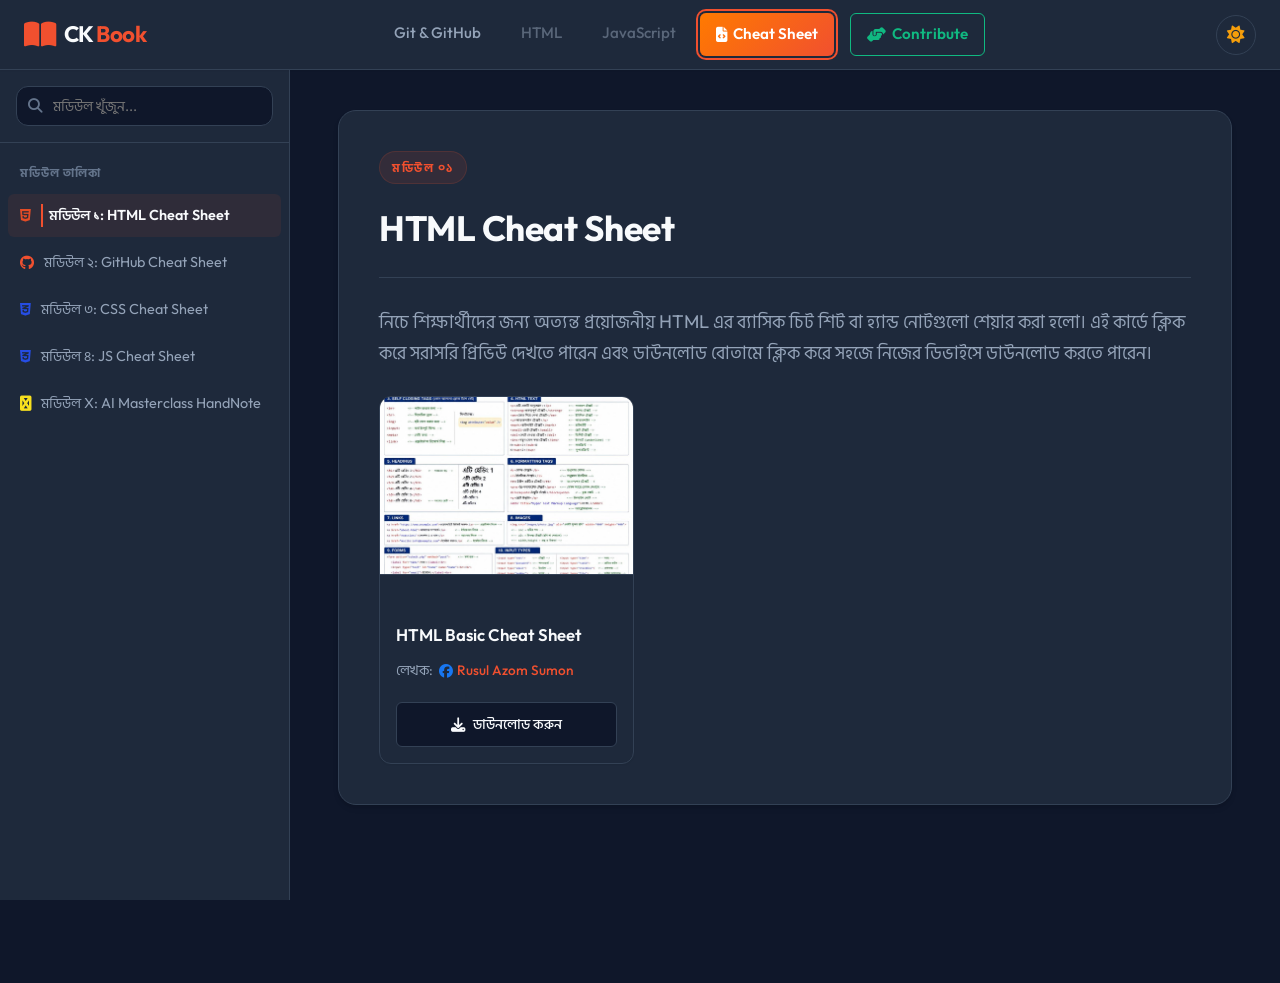
==== commit 32f784f5: "AI masterclass sheet added" ====
--- a/cheatsheet.html
+++ b/cheatsheet.html
@@ -76,8 +76,12 @@
                     <span class="link-text">মডিউল ৩: CSS Cheat Sheet</span>
                 </a>
                 <a href="#js-cheatsheet" class="sidebar-link" data-id="js-cheatsheet">
-                    <i class="fa-brands fa-js" style="color: #f7df1e;"></i>
-                    <span class="link-text">মডিউল ৪: JavaScript Cheat Sheet</span>
+                    <i class="fa-brands fa-css3-alt" style="color: #264de4;"></i>
+                    <span class="link-text">মডিউল ৪: JS Cheat Sheet</span>
+                </a>
+                <a href="#ai-cheatsheet" class="sidebar-link" data-id="ai-cheatsheet">
+                    <i class="fa-brands fa-solid fa-robot" style="color: #f7df1e;"></i>
+                    <span class="link-text">মডিউল X: AI Masterclass HandNote</span>
                 </a>
             </nav>
         </aside>
@@ -216,6 +220,48 @@
                 </div>
             </section>
 
+            <!-- SECTION X: AI Cheat Sheet -->
+            <section id="sec-ai-cheatsheet" class="content-section">
+                <div class="content-card">
+                    <div class="section-badge">মডিউল X</div>
+                    <h1>AI Cheat Sheet</h1>
+                    <div class="divider"></div>
+
+                    <p class="intro-text">
+                        নিচে AI শেখার জন্য তৈরি করা চমৎকার হ্যান্ড নোট এবং শর্টকাট চিট শিট শেয়ার করা হলো। নিজের প্রয়োজনে বা রিভিশন দেওয়ার সময় ব্যবহারের জন্য এগুলো ডাউনলোড করে রাখুন।
+                    </p>
+
+                    <!-- Gallery Grid -->
+                    <div class="cheatsheet-gallery">
+                        <!-- Card 1 -->
+                        <div class="gallery-card">
+                            <div class="gallery-image-container" onclick="openLightbox('imgs/cheatsheet/AI Masterclass/AI masterclass ph 1 to 6 chapter rusul azom sumon.png', 'Genarative AI Hand Note')">
+                                <img src="imgs/cheatsheet/AI Masterclass/AI masterclass ph 1 to 6 chapter rusul azom sumon.png" alt="Git & GitHub Hand Note">
+                                <div class="gallery-image-overlay">
+                                    <div class="preview-icon-wrapper">
+                                        <i class="fa-solid fa-magnifying-glass-plus"></i>
+                                    </div>
+                                </div>
+                            </div>
+                            <div class="gallery-info">
+                                <h3 class="gallery-title">AI Masterclass By Programming Hero</h3>
+                                <div class="gallery-author">
+                                    <span>Author:</span>
+                                    <a href="https://www.facebook.com/profile.php?id=61589397682138" target="_blank" class="author-link">
+                                        <i class="fa-brands fa-facebook"></i> Rusul Azom Sumon
+                                    </a>
+                                </div>
+                                <a href="imgs/cheatsheet/AI Masterclass/AI masterclass ph 1 to 6 chapter rusul azom sumon.png" download="git-github-hand-note.jpg" class="gallery-download-btn">
+                                    <i class="fa-solid fa-download"></i> ডাউনলোড করুন
+                                </a>
+                            </div>
+                        </div>
+
+                        
+                    </div>
+                </div>
+            </section>
+
         </main>
     </div>
 
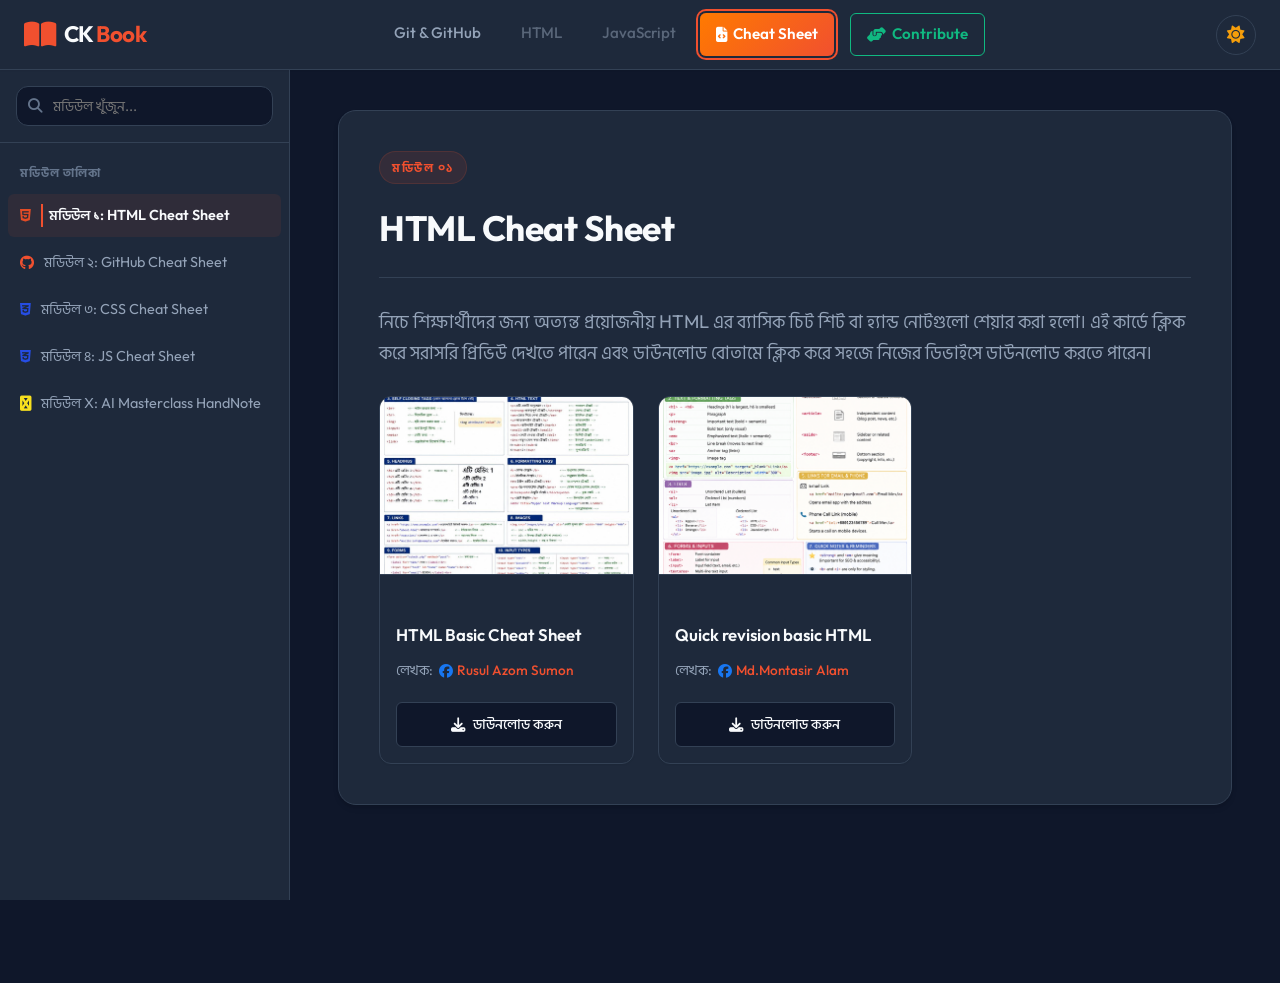
==== commit 4ef12165: "I have added two things here in cheatsheet.html, one is basic-HTML-quick-revision and the other is g" ====
--- a/cheatsheet.html
+++ b/cheatsheet.html
@@ -128,6 +128,31 @@
                                 </a>
                             </div>
                         </div>
+
+                        <!-- Card 2 -->
+                        <div class="gallery-card">
+                            <div class="gallery-image-container" onclick="openLightbox('imgs/cheatsheet/module 1/basic-HTML-quick-revision.png', 'Quick revision basic HTML')">
+                                <img src="imgs/cheatsheet/module 1/basic-HTML-quick-revision.png" alt="Quick revision basic HTML">
+                                <div class="gallery-image-overlay">
+                                    <div class="preview-icon-wrapper">
+                                        <i class="fa-solid fa-magnifying-glass-plus"></i>
+                                    </div>
+                                </div>
+                            </div>
+                            <div class="gallery-info">
+                                <h3 class="gallery-title">Quick revision basic HTML</h3>
+                                <div class="gallery-author">
+                                    <span>লেখক:</span>
+                                    <a href="https://www.facebook.com/md.montasiralam340/" target="_blank" class="author-link">
+                                        <i class="fa-brands fa-facebook"></i> Md.Montasir Alam
+                                    </a>
+                                </div>
+                                <a href="imgs/cheatsheet/module 1/basic-HTML-quick-revision.png" download="html-basic-cheatsheet.jpg" class="gallery-download-btn">
+                                    <i class="fa-solid fa-download"></i> ডাউনলোড করুন
+                                </a>
+                            </div>
+                        </div>
+                        
                     </div>
                 </div>
             </section>
@@ -192,6 +217,31 @@
                                 </a>
                             </div>
                         </div>
+
+                        <!-- Card 3 -->
+                        <div class="gallery-card">
+                            <div class="gallery-image-container" onclick="openLightbox('imgs/cheatsheet/module 2/git-github-quick-revision.png', 'git-quick-revision')">
+                                <img src="imgs/cheatsheet/module 2/git-github-quick-revision.png" alt="git-quick-revision">
+                                <div class="gallery-image-overlay">
+                                    <div class="preview-icon-wrapper">
+                                        <i class="fa-solid fa-magnifying-glass-plus"></i>
+                                    </div>
+                                </div>
+                            </div>
+                            <div class="gallery-info">
+                                <h3 class="gallery-title">Git quick revision</h3>
+                                <div class="gallery-author">
+                                    <span>লেখক:</span>
+                                    <a href="https://www.facebook.com/md.montasiralam340/" target="_blank" class="author-link">
+                                        <i class="fa-brands fa-facebook"></i> Md.Montasir Alam
+                                    </a>
+                                </div>
+                                <a href="imgs/cheatsheet/module 2/git-github-quick-revision.png" download="git-quick-revision.png" class="gallery-download-btn">
+                                    <i class="fa-solid fa-download"></i> ডাউনলোড করুন
+                                </a>
+                            </div>
+                        </div>
+
                     </div>
                 </div>
             </section>
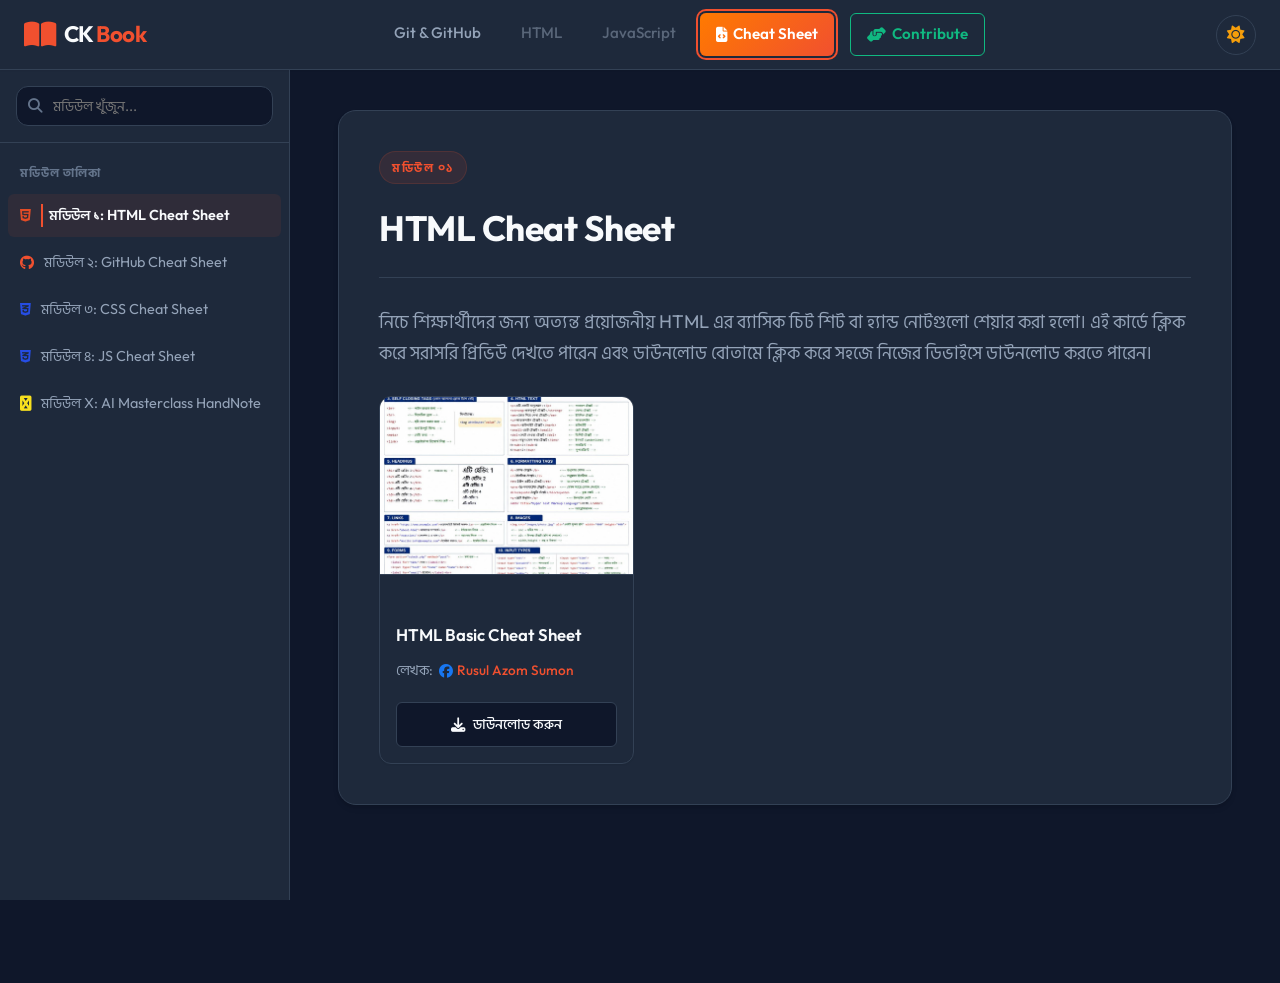
==== commit ced34e43: "css sheet added" ====
--- a/cheatsheet.html
+++ b/cheatsheet.html
@@ -128,31 +128,6 @@
                                 </a>
                             </div>
                         </div>
-
-                        <!-- Card 2 -->
-                        <div class="gallery-card">
-                            <div class="gallery-image-container" onclick="openLightbox('imgs/cheatsheet/module 1/basic-HTML-quick-revision.png', 'Quick revision basic HTML')">
-                                <img src="imgs/cheatsheet/module 1/basic-HTML-quick-revision.png" alt="Quick revision basic HTML">
-                                <div class="gallery-image-overlay">
-                                    <div class="preview-icon-wrapper">
-                                        <i class="fa-solid fa-magnifying-glass-plus"></i>
-                                    </div>
-                                </div>
-                            </div>
-                            <div class="gallery-info">
-                                <h3 class="gallery-title">Quick revision basic HTML</h3>
-                                <div class="gallery-author">
-                                    <span>লেখক:</span>
-                                    <a href="https://www.facebook.com/md.montasiralam340/" target="_blank" class="author-link">
-                                        <i class="fa-brands fa-facebook"></i> Md.Montasir Alam
-                                    </a>
-                                </div>
-                                <a href="imgs/cheatsheet/module 1/basic-HTML-quick-revision.png" download="html-basic-cheatsheet.jpg" class="gallery-download-btn">
-                                    <i class="fa-solid fa-download"></i> ডাউনলোড করুন
-                                </a>
-                            </div>
-                        </div>
-                        
                     </div>
                 </div>
             </section>
@@ -217,44 +192,73 @@
                                 </a>
                             </div>
                         </div>
-
-                        <!-- Card 3 -->
-                        <div class="gallery-card">
-                            <div class="gallery-image-container" onclick="openLightbox('imgs/cheatsheet/module 2/git-github-quick-revision.png', 'git-quick-revision')">
-                                <img src="imgs/cheatsheet/module 2/git-github-quick-revision.png" alt="git-quick-revision">
-                                <div class="gallery-image-overlay">
-                                    <div class="preview-icon-wrapper">
-                                        <i class="fa-solid fa-magnifying-glass-plus"></i>
-                                    </div>
-                                </div>
-                            </div>
-                            <div class="gallery-info">
-                                <h3 class="gallery-title">Git quick revision</h3>
-                                <div class="gallery-author">
-                                    <span>লেখক:</span>
-                                    <a href="https://www.facebook.com/md.montasiralam340/" target="_blank" class="author-link">
-                                        <i class="fa-brands fa-facebook"></i> Md.Montasir Alam
-                                    </a>
-                                </div>
-                                <a href="imgs/cheatsheet/module 2/git-github-quick-revision.png" download="git-quick-revision.png" class="gallery-download-btn">
-                                    <i class="fa-solid fa-download"></i> ডাউনলোড করুন
-                                </a>
-                            </div>
-                        </div>
-
                     </div>
                 </div>
             </section>
 
             <!-- SECTION 3: CSS Cheat Sheet -->
             <section id="sec-css-cheatsheet" class="content-section">
-                <div class="content-card" style="text-align: center; padding: 80px 40px; min-height: 400px; display: flex; flex-direction: column; align-items: center; justify-content: center; gap: 20px;">
-                    <div class="section-badge">মডিউল ০৩</div>
-                    <div class="coming-soon-icon" style="font-size: 4.5rem; color: var(--text-muted);"><i class="fa-solid fa-hourglass-half"></i></div>
-                    <h1 style="margin-bottom: 8px;">CSS Cheat Sheet</h1>
-                    <p style="font-size: 1.1rem; color: var(--text-secondary); max-width: 500px; margin-bottom: 0;">
-                        CSS চিট শিট এবং চমৎকার হ্যান্ড নোট তৈরির কাজ চলমান রয়েছে। খুব শীঘ্রই মডিউলটি শিক্ষার্থীদের জন্য উন্মুক্ত করা হবে!
-                    </p>
+                <div class="content-card">
+                    <div class="section-badge">মডিউল ৩</div>
+                    <h1>CSS Cheat Sheet</h1>
+                    <div class="divider"></div>
+
+                    <p class="intro-text">
+                        নিচে CSS শেখার জন্য তৈরি করা চমৎকার হ্যান্ড নোট এবং শর্টকাট চিট শিট শেয়ার করা হলো। নিজের প্রয়োজনে বা রিভিশন দেওয়ার সময় ব্যবহারের জন্য এগুলো ডাউনলোড করে রাখুন।
+                    </p>
+
+                    <!-- Gallery Grid -->
+                    <div class="cheatsheet-gallery">
+                        <!-- Card 1 -->
+                        <div class="gallery-card">
+                            <div class="gallery-image-container" onclick="openLightbox('imgs/cheatsheet/module 3/css cheatsheet rasumon edutainment.png', 'Genarative AI Hand Note')">
+                                <img src="imgs/cheatsheet/module 3/css cheatsheet rasumon edutainment.png" alt="Git & GitHub Hand Note">
+                                <div class="gallery-image-overlay">
+                                    <div class="preview-icon-wrapper">
+                                        <i class="fa-solid fa-magnifying-glass-plus"></i>
+                                    </div>
+                                </div>
+                            </div>
+                            <div class="gallery-info">
+                                <h3 class="gallery-title">AI Masterclass By Programming Hero</h3>
+                                <div class="gallery-author">
+                                    <span>Author:</span>
+                                    <a href="https://www.facebook.com/profile.php?id=61589397682138" target="_blank" class="author-link">
+                                        <i class="fa-brands fa-facebook"></i> Rusul Azom Sumon
+                                    </a>
+                                </div>
+                                <a href="imgs/cheatsheet/module 3/css cheatsheet rasumon edutainment.png" download="git-github-hand-note.jpg" class="gallery-download-btn">
+                                    <i class="fa-solid fa-download"></i> ডাউনলোড করুন
+                                </a>
+                            </div>
+                        </div>
+
+                        <!-- Card 2 -->
+                        <div class="gallery-card">
+                            <div class="gallery-image-container" onclick="openLightbox('imgs/cheatsheet/module 3/css cheatsheet rasumon edutainment.png', 'Genarative AI Hand Note')">
+                                <img src="imgs/cheatsheet/module 3/css cheatsheet rasumon edutainment.png" alt="Git & GitHub Hand Note">
+                                <div class="gallery-image-overlay">
+                                    <div class="preview-icon-wrapper">
+                                        <i class="fa-solid fa-magnifying-glass-plus"></i>
+                                    </div>
+                                </div>
+                            </div>
+                            <div class="gallery-info">
+                                <h3 class="gallery-title">AI Masterclass By Programming Hero</h3>
+                                <div class="gallery-author">
+                                    <span>Author:</span>
+                                    <a href="https://www.facebook.com/profile.php?id=61589397682138" target="_blank" class="author-link">
+                                        <i class="fa-brands fa-facebook"></i> Rusul Azom Sumon
+                                    </a>
+                                </div>
+                                <a href="imgs/cheatsheet/module 3/css cheatsheet rasumon edutainment.png" download="git-github-hand-note.jpg" class="gallery-download-btn">
+                                    <i class="fa-solid fa-download"></i> ডাউনলোড করুন
+                                </a>
+                            </div>
+                        </div>
+
+                        
+                    </div>
                 </div>
             </section>
 
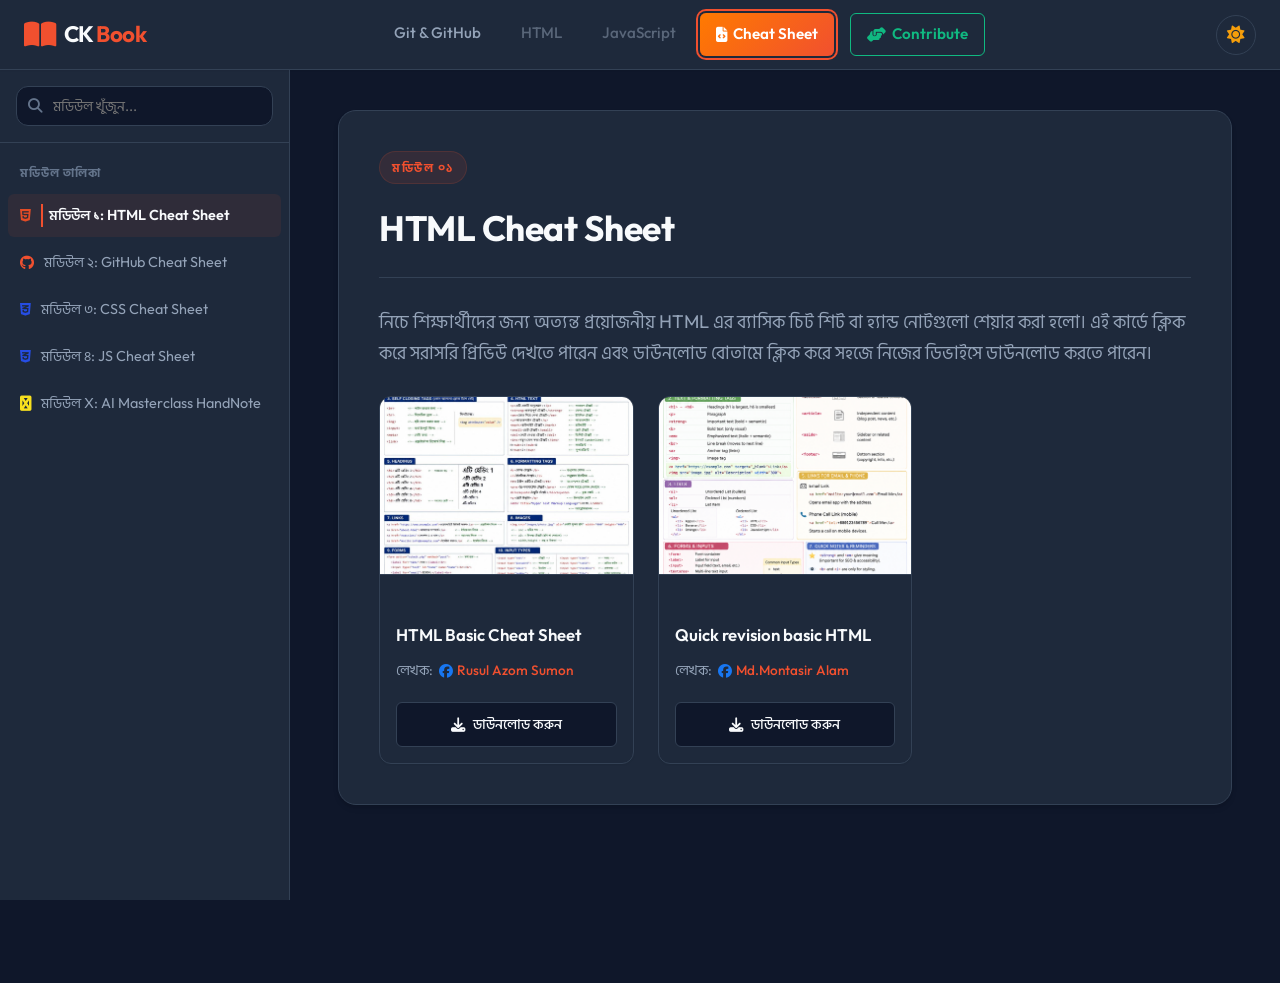
==== commit 726f9e4e: "Merge 4ef12165f32b37ddd40df5ea603d407e94a30d27 into ced34e43b67c9fd460e0c4e71f46490f76ec6b43" ====
--- a/cheatsheet.html
+++ b/cheatsheet.html
@@ -128,6 +128,31 @@
                                 </a>
                             </div>
                         </div>
+
+                        <!-- Card 2 -->
+                        <div class="gallery-card">
+                            <div class="gallery-image-container" onclick="openLightbox('imgs/cheatsheet/module 1/basic-HTML-quick-revision.png', 'Quick revision basic HTML')">
+                                <img src="imgs/cheatsheet/module 1/basic-HTML-quick-revision.png" alt="Quick revision basic HTML">
+                                <div class="gallery-image-overlay">
+                                    <div class="preview-icon-wrapper">
+                                        <i class="fa-solid fa-magnifying-glass-plus"></i>
+                                    </div>
+                                </div>
+                            </div>
+                            <div class="gallery-info">
+                                <h3 class="gallery-title">Quick revision basic HTML</h3>
+                                <div class="gallery-author">
+                                    <span>লেখক:</span>
+                                    <a href="https://www.facebook.com/md.montasiralam340/" target="_blank" class="author-link">
+                                        <i class="fa-brands fa-facebook"></i> Md.Montasir Alam
+                                    </a>
+                                </div>
+                                <a href="imgs/cheatsheet/module 1/basic-HTML-quick-revision.png" download="html-basic-cheatsheet.jpg" class="gallery-download-btn">
+                                    <i class="fa-solid fa-download"></i> ডাউনলোড করুন
+                                </a>
+                            </div>
+                        </div>
+                        
                     </div>
                 </div>
             </section>
@@ -192,6 +217,31 @@
                                 </a>
                             </div>
                         </div>
+
+                        <!-- Card 3 -->
+                        <div class="gallery-card">
+                            <div class="gallery-image-container" onclick="openLightbox('imgs/cheatsheet/module 2/git-github-quick-revision.png', 'git-quick-revision')">
+                                <img src="imgs/cheatsheet/module 2/git-github-quick-revision.png" alt="git-quick-revision">
+                                <div class="gallery-image-overlay">
+                                    <div class="preview-icon-wrapper">
+                                        <i class="fa-solid fa-magnifying-glass-plus"></i>
+                                    </div>
+                                </div>
+                            </div>
+                            <div class="gallery-info">
+                                <h3 class="gallery-title">Git quick revision</h3>
+                                <div class="gallery-author">
+                                    <span>লেখক:</span>
+                                    <a href="https://www.facebook.com/md.montasiralam340/" target="_blank" class="author-link">
+                                        <i class="fa-brands fa-facebook"></i> Md.Montasir Alam
+                                    </a>
+                                </div>
+                                <a href="imgs/cheatsheet/module 2/git-github-quick-revision.png" download="git-quick-revision.png" class="gallery-download-btn">
+                                    <i class="fa-solid fa-download"></i> ডাউনলোড করুন
+                                </a>
+                            </div>
+                        </div>
+
                     </div>
                 </div>
             </section>
